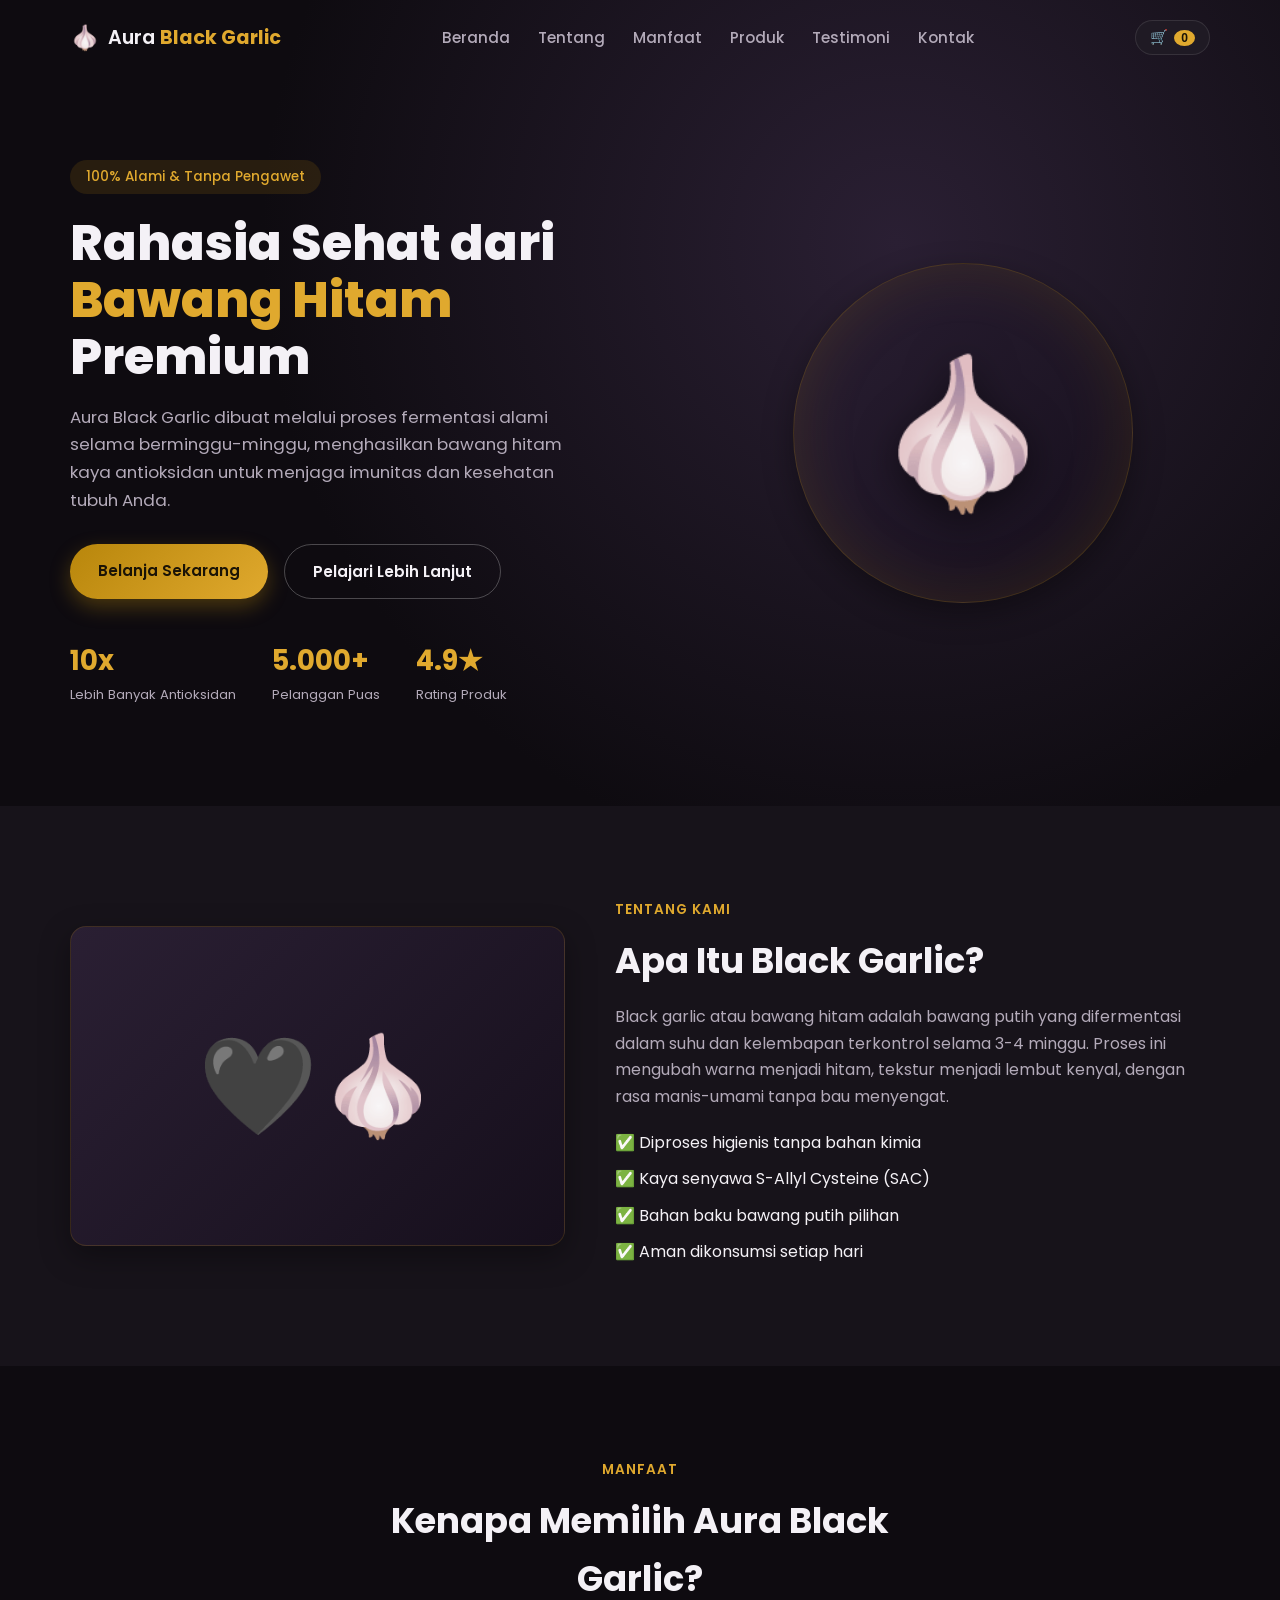
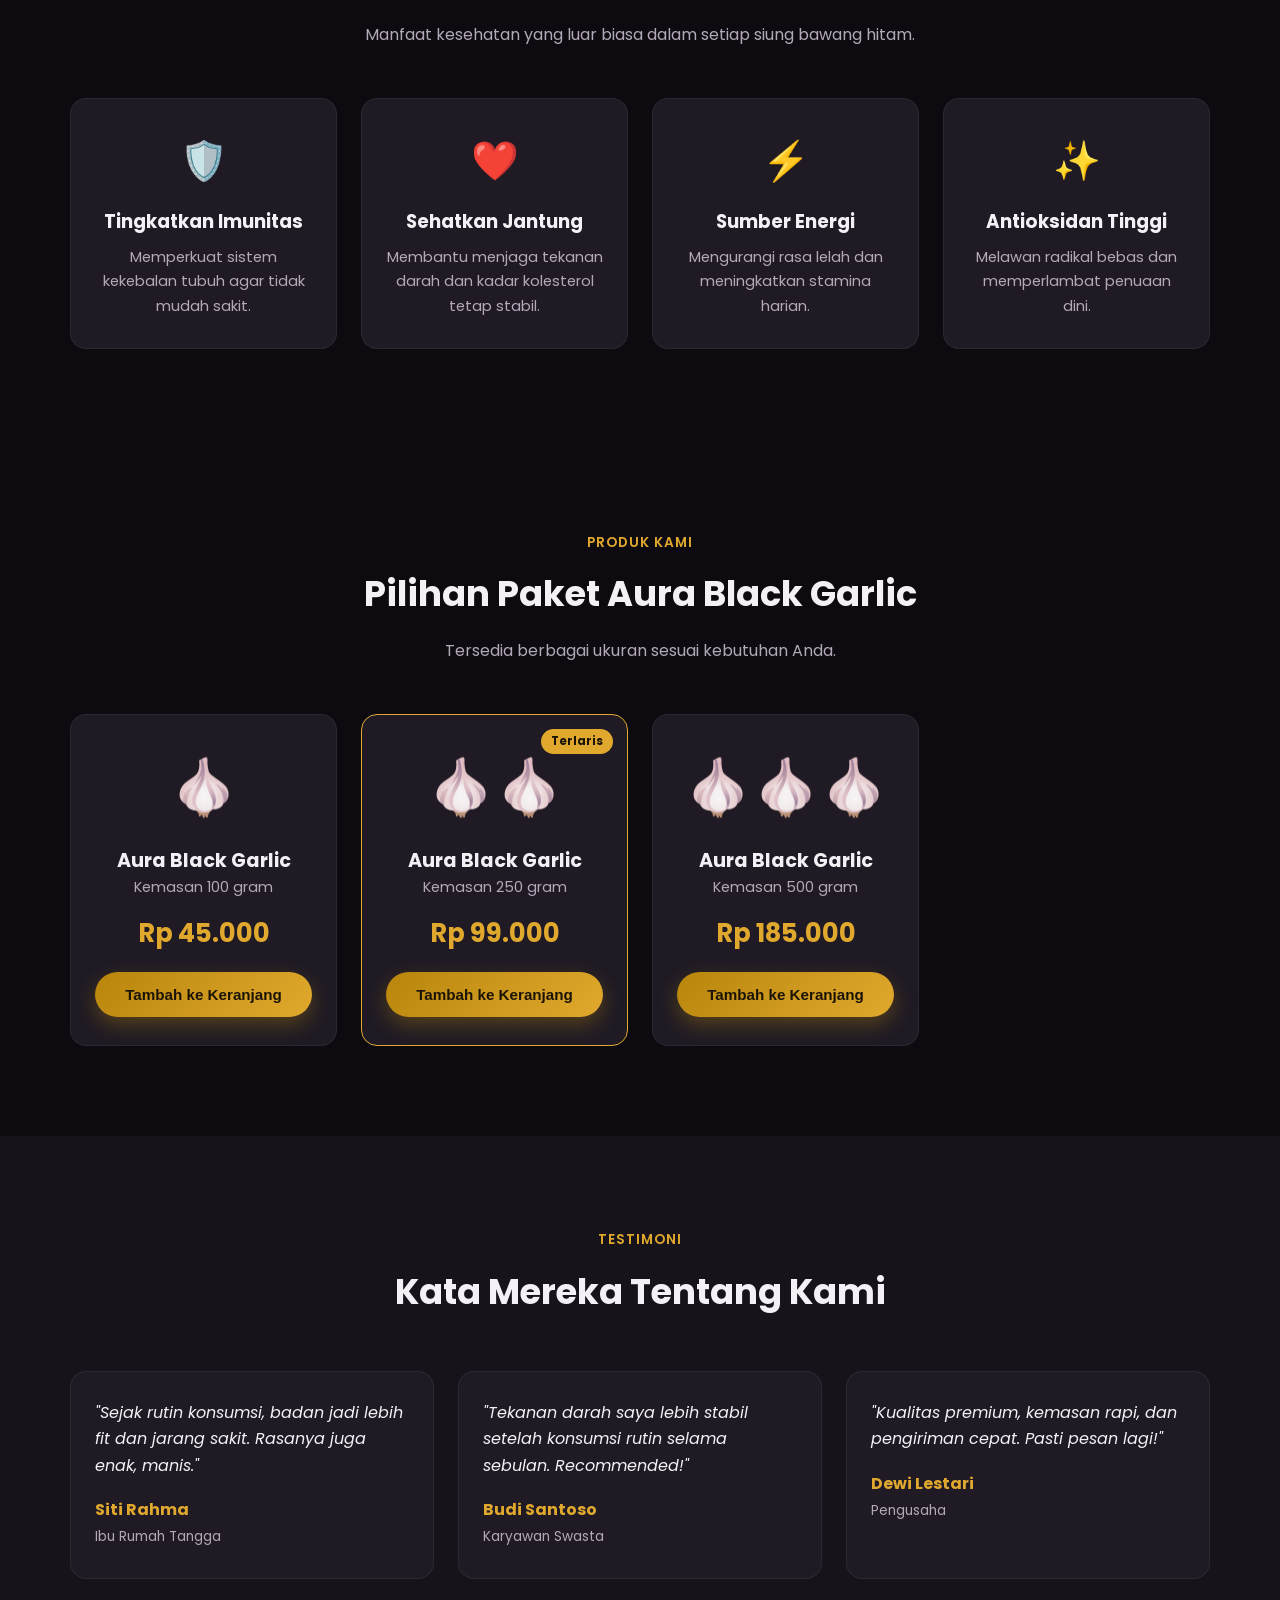
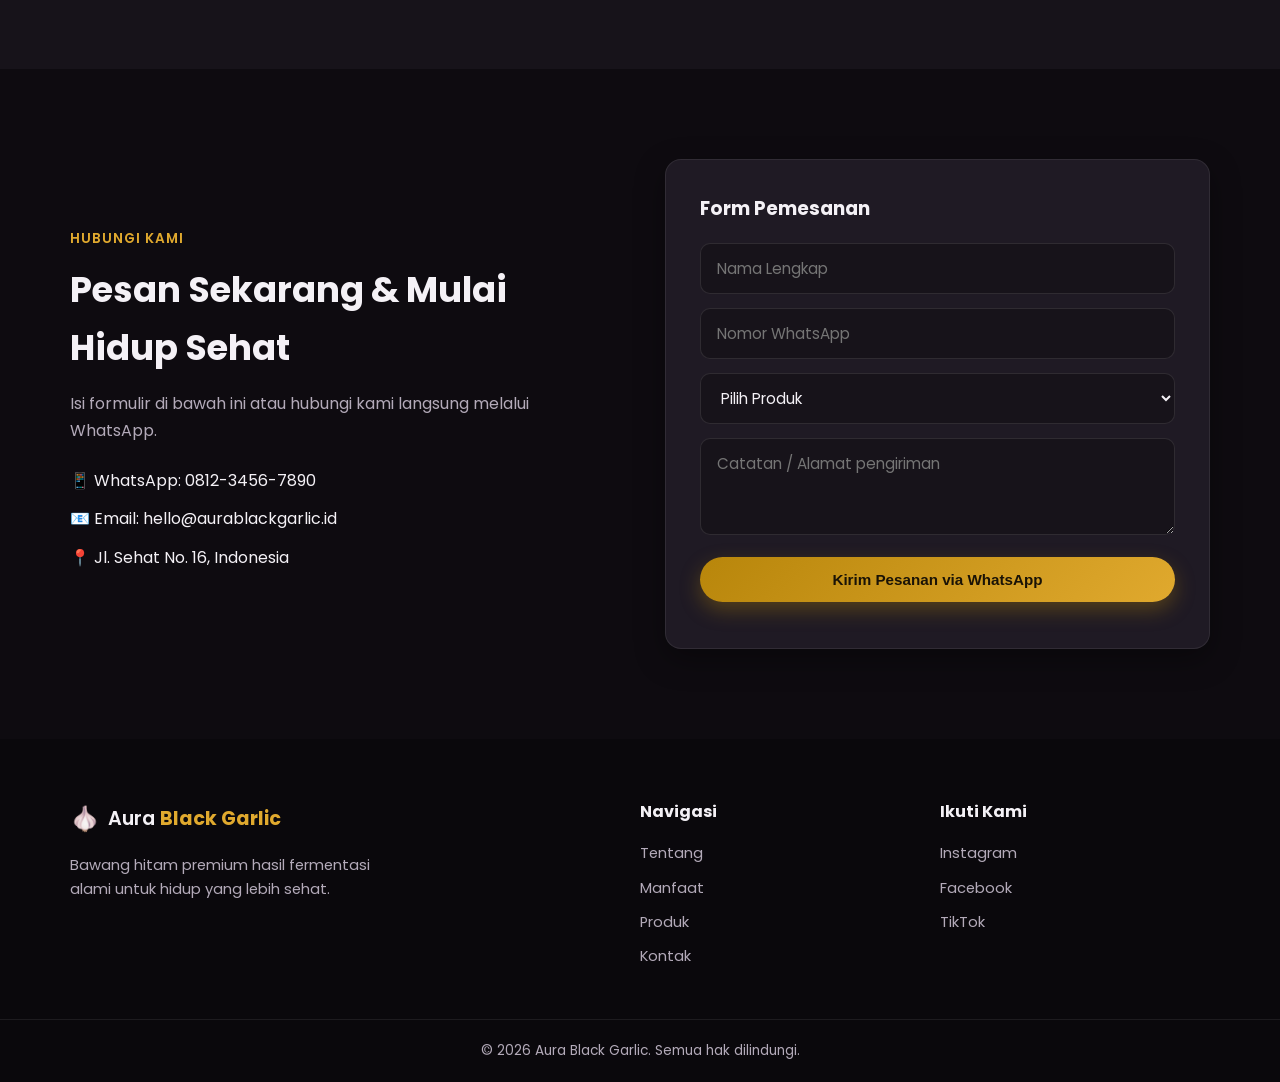
==== index.html @ b34aea6b "feat: add Aura Black Garlic product landing page - Responsive landing page (hero, about, benefits, p" ====
<!DOCTYPE html>
<html lang="id">
<head>
  <meta charset="UTF-8" />
  <meta name="viewport" content="width=device-width, initial-scale=1.0" />
  <meta name="description" content="Aura Black Garlic - Bawang hitam premium hasil fermentasi alami, kaya antioksidan untuk kesehatan dan imunitas tubuh." />
  <title>Aura Black Garlic — Bawang Hitam Premium</title>
  <link rel="preconnect" href="https://fonts.googleapis.com" />
  <link rel="preconnect" href="https://fonts.gstatic.com" crossorigin />
  <link href="https://fonts.googleapis.com/css2?family=Poppins:wght@300;400;500;600;700;800&display=swap" rel="stylesheet" />
  <link rel="stylesheet" href="css/style.css" />
</head>
<body>
  <!-- Navbar -->
  <header class="navbar" id="navbar">
    <div class="container nav-inner">
      <a href="#home" class="logo">
        <span class="logo-mark">🧄</span>
        <span>Aura <strong>Black Garlic</strong></span>
      </a>
      <nav class="nav-links" id="navLinks">
        <a href="#home">Beranda</a>
        <a href="#about">Tentang</a>
        <a href="#benefits">Manfaat</a>
        <a href="#products">Produk</a>
        <a href="#testimoni">Testimoni</a>
        <a href="#contact">Kontak</a>
      </nav>
      <div class="nav-actions">
        <button class="cart-btn" id="cartBtn" aria-label="Keranjang">
          🛒 <span class="cart-count" id="cartCount">0</span>
        </button>
        <button class="hamburger" id="hamburger" aria-label="Menu">
          <span></span><span></span><span></span>
        </button>
      </div>
    </div>
  </header>

  <!-- Hero -->
  <section class="hero" id="home">
    <div class="container hero-inner">
      <div class="hero-text">
        <span class="badge">100% Alami &amp; Tanpa Pengawet</span>
        <h1>Rahasia Sehat dari <span class="highlight">Bawang Hitam</span> Premium</h1>
        <p>Aura Black Garlic dibuat melalui proses fermentasi alami selama berminggu-minggu, menghasilkan bawang hitam kaya antioksidan untuk menjaga imunitas dan kesehatan tubuh Anda.</p>
        <div class="hero-cta">
          <a href="#products" class="btn btn-primary">Belanja Sekarang</a>
          <a href="#about" class="btn btn-ghost">Pelajari Lebih Lanjut</a>
        </div>
        <div class="hero-stats">
          <div><strong>10x</strong><span>Lebih Banyak Antioksidan</span></div>
          <div><strong>5.000+</strong><span>Pelanggan Puas</span></div>
          <div><strong>4.9★</strong><span>Rating Produk</span></div>
        </div>
      </div>
      <div class="hero-image">
        <div class="hero-circle">
          <span class="garlic-emoji">🧄</span>
        </div>
      </div>
    </div>
  </section>

  <!-- About -->
  <section class="section about" id="about">
    <div class="container about-inner">
      <div class="about-image">
        <div class="about-img-box">🖤🧄</div>
      </div>
      <div class="about-text">
        <span class="section-tag">Tentang Kami</span>
        <h2>Apa Itu Black Garlic?</h2>
        <p>Black garlic atau bawang hitam adalah bawang putih yang difermentasi dalam suhu dan kelembapan terkontrol selama 3-4 minggu. Proses ini mengubah warna menjadi hitam, tekstur menjadi lembut kenyal, dengan rasa manis-umami tanpa bau menyengat.</p>
        <ul class="check-list">
          <li>✅ Diproses higienis tanpa bahan kimia</li>
          <li>✅ Kaya senyawa S-Allyl Cysteine (SAC)</li>
          <li>✅ Bahan baku bawang putih pilihan</li>
          <li>✅ Aman dikonsumsi setiap hari</li>
        </ul>
      </div>
    </div>
  </section>

  <!-- Benefits -->
  <section class="section benefits" id="benefits">
    <div class="container">
      <div class="section-head">
        <span class="section-tag">Manfaat</span>
        <h2>Kenapa Memilih Aura Black Garlic?</h2>
        <p>Manfaat kesehatan yang luar biasa dalam setiap siung bawang hitam.</p>
      </div>
      <div class="cards-grid">
        <div class="card">
          <div class="card-icon">🛡️</div>
          <h3>Tingkatkan Imunitas</h3>
          <p>Memperkuat sistem kekebalan tubuh agar tidak mudah sakit.</p>
        </div>
        <div class="card">
          <div class="card-icon">❤️</div>
          <h3>Sehatkan Jantung</h3>
          <p>Membantu menjaga tekanan darah dan kadar kolesterol tetap stabil.</p>
        </div>
        <div class="card">
          <div class="card-icon">⚡</div>
          <h3>Sumber Energi</h3>
          <p>Mengurangi rasa lelah dan meningkatkan stamina harian.</p>
        </div>
        <div class="card">
          <div class="card-icon">✨</div>
          <h3>Antioksidan Tinggi</h3>
          <p>Melawan radikal bebas dan memperlambat penuaan dini.</p>
        </div>
      </div>
    </div>
  </section>

  <!-- Products -->
  <section class="section products" id="products">
    <div class="container">
      <div class="section-head">
        <span class="section-tag">Produk Kami</span>
        <h2>Pilihan Paket Aura Black Garlic</h2>
        <p>Tersedia berbagai ukuran sesuai kebutuhan Anda.</p>
      </div>
      <div class="cards-grid" id="productGrid"></div>
    </div>
  </section>

  <!-- Testimonials -->
  <section class="section testimoni" id="testimoni">
    <div class="container">
      <div class="section-head">
        <span class="section-tag">Testimoni</span>
        <h2>Kata Mereka Tentang Kami</h2>
      </div>
      <div class="cards-grid">
        <div class="testi-card">
          <p>"Sejak rutin konsumsi, badan jadi lebih fit dan jarang sakit. Rasanya juga enak, manis."</p>
          <div class="testi-author"><strong>Siti Rahma</strong><span>Ibu Rumah Tangga</span></div>
        </div>
        <div class="testi-card">
          <p>"Tekanan darah saya lebih stabil setelah konsumsi rutin selama sebulan. Recommended!"</p>
          <div class="testi-author"><strong>Budi Santoso</strong><span>Karyawan Swasta</span></div>
        </div>
        <div class="testi-card">
          <p>"Kualitas premium, kemasan rapi, dan pengiriman cepat. Pasti pesan lagi!"</p>
          <div class="testi-author"><strong>Dewi Lestari</strong><span>Pengusaha</span></div>
        </div>
      </div>
    </div>
  </section>

  <!-- Contact / Order -->
  <section class="section contact" id="contact">
    <div class="container contact-inner">
      <div class="contact-text">
        <span class="section-tag">Hubungi Kami</span>
        <h2>Pesan Sekarang &amp; Mulai Hidup Sehat</h2>
        <p>Isi formulir di bawah ini atau hubungi kami langsung melalui WhatsApp.</p>
        <ul class="contact-list">
          <li>📱 WhatsApp: 0812-3456-7890</li>
          <li>📧 Email: hello@aurablackgarlic.id</li>
          <li>📍 Jl. Sehat No. 16, Indonesia</li>
        </ul>
      </div>
      <form class="contact-form" id="orderForm">
        <h3>Form Pemesanan</h3>
        <input type="text" id="name" placeholder="Nama Lengkap" required />
        <input type="tel" id="phone" placeholder="Nomor WhatsApp" required />
        <select id="product" required>
          <option value="">Pilih Produk</option>
          <option value="Aura Black Garlic 100g - Rp 45.000">Aura Black Garlic 100g - Rp 45.000</option>
          <option value="Aura Black Garlic 250g - Rp 99.000">Aura Black Garlic 250g - Rp 99.000</option>
          <option value="Aura Black Garlic 500g - Rp 185.000">Aura Black Garlic 500g - Rp 185.000</option>
        </select>
        <textarea id="message" placeholder="Catatan / Alamat pengiriman" rows="3"></textarea>
        <button type="submit" class="btn btn-primary full">Kirim Pesanan via WhatsApp</button>
        <p class="form-note" id="formNote"></p>
      </form>
    </div>
  </section>

  <!-- Footer -->
  <footer class="footer">
    <div class="container footer-inner">
      <div class="footer-brand">
        <a href="#home" class="logo logo-light">
          <span class="logo-mark">🧄</span>
          <span>Aura <strong>Black Garlic</strong></span>
        </a>
        <p>Bawang hitam premium hasil fermentasi alami untuk hidup yang lebih sehat.</p>
      </div>
      <div class="footer-col">
        <h4>Navigasi</h4>
        <a href="#about">Tentang</a>
        <a href="#benefits">Manfaat</a>
        <a href="#products">Produk</a>
        <a href="#contact">Kontak</a>
      </div>
      <div class="footer-col">
        <h4>Ikuti Kami</h4>
        <a href="#">Instagram</a>
        <a href="#">Facebook</a>
        <a href="#">TikTok</a>
      </div>
    </div>
    <div class="footer-bottom">
      <p>&copy; <span id="year"></span> Aura Black Garlic. Semua hak dilindungi.</p>
    </div>
  </footer>

  <script src="js/script.js"></script>
</body>
</html>
---- css/style.css ----
/* ===== Variables & Reset ===== */
:root {
  --bg: #0e0b10;
  --bg-soft: #17131a;
  --card: #1f1a24;
  --primary: #b8860b;
  --primary-light: #e0a92e;
  --text: #f4f1f6;
  --muted: #b3aab9;
  --white: #ffffff;
  --radius: 16px;
  --shadow: 0 10px 30px rgba(0, 0, 0, 0.35);
  --max: 1140px;
}

* { margin: 0; padding: 0; box-sizing: border-box; }

html { scroll-behavior: smooth; }

body {
  font-family: 'Poppins', sans-serif;
  background: var(--bg);
  color: var(--text);
  line-height: 1.65;
  overflow-x: hidden;
}

.container { width: 90%; max-width: var(--max); margin: 0 auto; }

a { text-decoration: none; color: inherit; }
ul { list-style: none; }
img { max-width: 100%; }

/* ===== Buttons ===== */
.btn {
  display: inline-block;
  padding: 14px 28px;
  border-radius: 50px;
  font-weight: 600;
  font-size: 0.95rem;
  cursor: pointer;
  border: none;
  transition: transform 0.2s ease, box-shadow 0.2s ease, background 0.2s ease;
}
.btn-primary {
  background: linear-gradient(135deg, var(--primary), var(--primary-light));
  color: #1a1306;
  box-shadow: 0 8px 20px rgba(184, 134, 11, 0.35);
}
.btn-primary:hover { transform: translateY(-3px); box-shadow: 0 12px 28px rgba(184, 134, 11, 0.5); }
.btn-ghost {
  background: transparent;
  color: var(--text);
  border: 1.5px solid rgba(255, 255, 255, 0.25);
}
.btn-ghost:hover { border-color: var(--primary-light); color: var(--primary-light); }
.btn.full { width: 100%; }

/* ===== Navbar ===== */
.navbar {
  position: fixed;
  top: 0; left: 0; right: 0;
  z-index: 100;
  padding: 18px 0;
  transition: background 0.3s ease, padding 0.3s ease, box-shadow 0.3s ease;
}
.navbar.scrolled {
  background: rgba(14, 11, 16, 0.92);
  backdrop-filter: blur(12px);
  padding: 12px 0;
  box-shadow: 0 4px 20px rgba(0, 0, 0, 0.4);
}
.nav-inner { display: flex; align-items: center; justify-content: space-between; }
.logo { display: flex; align-items: center; gap: 8px; font-size: 1.2rem; font-weight: 600; }
.logo strong { color: var(--primary-light); }
.logo-mark { font-size: 1.5rem; }
.nav-links { display: flex; gap: 28px; }
.nav-links a { font-size: 0.95rem; color: var(--muted); font-weight: 500; transition: color 0.2s; }
.nav-links a:hover { color: var(--primary-light); }
.nav-actions { display: flex; align-items: center; gap: 14px; }
.cart-btn {
  background: var(--card);
  border: 1px solid rgba(255,255,255,0.1);
  color: var(--text);
  padding: 8px 14px;
  border-radius: 50px;
  cursor: pointer;
  font-size: 0.9rem;
  position: relative;
}
.cart-count {
  background: var(--primary-light);
  color: #1a1306;
  border-radius: 50%;
  padding: 1px 7px;
  font-size: 0.75rem;
  font-weight: 700;
  margin-left: 2px;
}
.hamburger { display: none; flex-direction: column; gap: 5px; background: none; border: none; cursor: pointer; }
.hamburger span { width: 26px; height: 3px; background: var(--text); border-radius: 3px; transition: 0.3s; }

/* ===== Hero ===== */
.hero {
  padding: 160px 0 100px;
  background: radial-gradient(circle at 70% 30%, #2a1f33 0%, var(--bg) 60%);
}
.hero-inner { display: grid; grid-template-columns: 1.1fr 0.9fr; align-items: center; gap: 40px; }
.badge {
  display: inline-block;
  background: rgba(184, 134, 11, 0.15);
  color: var(--primary-light);
  padding: 6px 16px;
  border-radius: 50px;
  font-size: 0.85rem;
  font-weight: 500;
  margin-bottom: 20px;
}
.hero-text h1 { font-size: 3.1rem; line-height: 1.15; font-weight: 800; margin-bottom: 18px; }
.highlight { color: var(--primary-light); }
.hero-text p { color: var(--muted); font-size: 1.05rem; max-width: 520px; margin-bottom: 30px; }
.hero-cta { display: flex; gap: 16px; flex-wrap: wrap; margin-bottom: 40px; }
.hero-stats { display: flex; gap: 36px; }
.hero-stats div { display: flex; flex-direction: column; }
.hero-stats strong { font-size: 1.7rem; color: var(--primary-light); }
.hero-stats span { font-size: 0.82rem; color: var(--muted); }
.hero-image { display: flex; justify-content: center; }
.hero-circle {
  width: 340px; height: 340px;
  border-radius: 50%;
  background: linear-gradient(135deg, #2a1f33, #160f1c);
  display: flex; align-items: center; justify-content: center;
  box-shadow: var(--shadow), inset 0 0 60px rgba(184, 134, 11, 0.15);
  border: 1px solid rgba(184, 134, 11, 0.25);
  animation: float 5s ease-in-out infinite;
}
.garlic-emoji { font-size: 9rem; filter: drop-shadow(0 10px 20px rgba(0,0,0,0.5)); }
@keyframes float { 0%,100% { transform: translateY(0); } 50% { transform: translateY(-18px); } }

/* ===== Sections ===== */
.section { padding: 90px 0; }
.section-tag {
  color: var(--primary-light);
  font-weight: 600;
  font-size: 0.85rem;
  letter-spacing: 1px;
  text-transform: uppercase;
}
.section-head { text-align: center; max-width: 620px; margin: 0 auto 50px; }
.section-head h2, .about-text h2, .contact-text h2 { font-size: 2.2rem; font-weight: 700; margin: 10px 0 14px; }
.section-head p { color: var(--muted); }

/* ===== About ===== */
.about { background: var(--bg-soft); }
.about-inner { display: grid; grid-template-columns: 1fr 1.2fr; gap: 50px; align-items: center; }
.about-img-box {
  background: linear-gradient(135deg, #2a1f33, #160f1c);
  border-radius: var(--radius);
  height: 320px;
  display: flex; align-items: center; justify-content: center;
  font-size: 6rem;
  border: 1px solid rgba(184,134,11,0.2);
  box-shadow: var(--shadow);
}
.about-text p { color: var(--muted); margin-bottom: 20px; }
.check-list li { margin-bottom: 10px; color: var(--text); }

/* ===== Cards Grid ===== */
.cards-grid { display: grid; grid-template-columns: repeat(4, 1fr); gap: 24px; }
.card {
  background: var(--card);
  padding: 30px 24px;
  border-radius: var(--radius);
  border: 1px solid rgba(255,255,255,0.06);
  transition: transform 0.25s ease, border-color 0.25s ease;
  text-align: center;
}
.card:hover { transform: translateY(-8px); border-color: rgba(184,134,11,0.4); }
.card-icon { font-size: 2.4rem; margin-bottom: 14px; }
.card h3 { font-size: 1.15rem; margin-bottom: 8px; }
.card p { color: var(--muted); font-size: 0.92rem; }

/* ===== Product cards ===== */
.product-card {
  background: var(--card);
  border-radius: var(--radius);
  border: 1px solid rgba(255,255,255,0.06);
  padding: 28px 24px;
  text-align: center;
  transition: transform 0.25s ease, border-color 0.25s;
  display: flex; flex-direction: column;
}
.product-card.featured { border-color: var(--primary-light); position: relative; }
.product-card.featured::before {
  content: "Terlaris";
  position: absolute; top: 14px; right: 14px;
  background: var(--primary-light); color: #1a1306;
  font-size: 0.72rem; font-weight: 700;
  padding: 3px 10px; border-radius: 50px;
}
.product-card:hover { transform: translateY(-8px); }
.product-emoji { font-size: 3.4rem; margin-bottom: 12px; }
.product-card h3 { font-size: 1.2rem; }
.product-weight { color: var(--muted); font-size: 0.9rem; margin-bottom: 12px; }
.product-price { font-size: 1.6rem; font-weight: 700; color: var(--primary-light); margin-bottom: 18px; }
.product-card .btn { margin-top: auto; }

/* ===== Testimonials ===== */
.testimoni { background: var(--bg-soft); }
.testimoni .cards-grid { grid-template-columns: repeat(3, 1fr); }
.testi-card {
  background: var(--card);
  padding: 28px 24px;
  border-radius: var(--radius);
  border: 1px solid rgba(255,255,255,0.06);
}
.testi-card p { color: var(--text); font-style: italic; margin-bottom: 18px; }
.testi-author strong { display: block; color: var(--primary-light); }
.testi-author span { font-size: 0.85rem; color: var(--muted); }

/* ===== Contact ===== */
.contact-inner { display: grid; grid-template-columns: 1fr 1fr; gap: 50px; align-items: center; }
.contact-text p { color: var(--muted); margin-bottom: 24px; }
.contact-list li { margin-bottom: 12px; }
.contact-form {
  background: var(--card);
  padding: 34px;
  border-radius: var(--radius);
  border: 1px solid rgba(255,255,255,0.08);
  box-shadow: var(--shadow);
}
.contact-form h3 { margin-bottom: 18px; }
.contact-form input, .contact-form select, .contact-form textarea {
  width: 100%;
  padding: 13px 16px;
  margin-bottom: 14px;
  background: var(--bg-soft);
  border: 1px solid rgba(255,255,255,0.1);
  border-radius: 10px;
  color: var(--text);
  font-family: inherit;
  font-size: 0.95rem;
}
.contact-form input:focus, .contact-form select:focus, .contact-form textarea:focus {
  outline: none; border-color: var(--primary-light);
}
.contact-form select option { background: var(--bg); }
.form-note { margin-top: 12px; font-size: 0.9rem; color: var(--primary-light); text-align: center; }

/* ===== Footer ===== */
.footer { background: #0a080c; padding: 60px 0 0; }
.footer-inner { display: grid; grid-template-columns: 2fr 1fr 1fr; gap: 30px; padding-bottom: 40px; }
.footer-brand p { color: var(--muted); margin-top: 14px; max-width: 320px; font-size: 0.92rem; }
.footer-col h4 { margin-bottom: 16px; font-size: 1rem; }
.footer-col a { display: block; color: var(--muted); margin-bottom: 10px; font-size: 0.92rem; transition: color 0.2s; }
.footer-col a:hover { color: var(--primary-light); }
.footer-bottom {
  border-top: 1px solid rgba(255,255,255,0.08);
  padding: 20px 0;
  text-align: center;
  color: var(--muted);
  font-size: 0.85rem;
}

/* ===== Responsive ===== */
@media (max-width: 900px) {
  .hero-inner, .about-inner, .contact-inner { grid-template-columns: 1fr; }
  .cards-grid, .testimoni .cards-grid { grid-template-columns: repeat(2, 1fr); }
  .hero-image { order: -1; }
  .hero-circle { width: 240px; height: 240px; }
  .garlic-emoji { font-size: 6rem; }
  .footer-inner { grid-template-columns: 1fr 1fr; }
}

@media (max-width: 640px) {
  .nav-links {
    position: fixed;
    top: 64px; right: -100%;
    flex-direction: column;
    background: var(--bg-soft);
    width: 70%; height: calc(100vh - 64px);
    padding: 30px;
    gap: 20px;
    transition: right 0.3s ease;
    box-shadow: var(--shadow);
  }
  .nav-links.open { right: 0; }
  .hamburger { display: flex; }
  .hero-text h1 { font-size: 2.2rem; }
  .hero-stats { gap: 20px; flex-wrap: wrap; }
  .cards-grid, .testimoni .cards-grid { grid-template-columns: 1fr; }
  .section-head h2, .about-text h2, .contact-text h2 { font-size: 1.7rem; }
  .footer-inner { grid-template-columns: 1fr; }
}
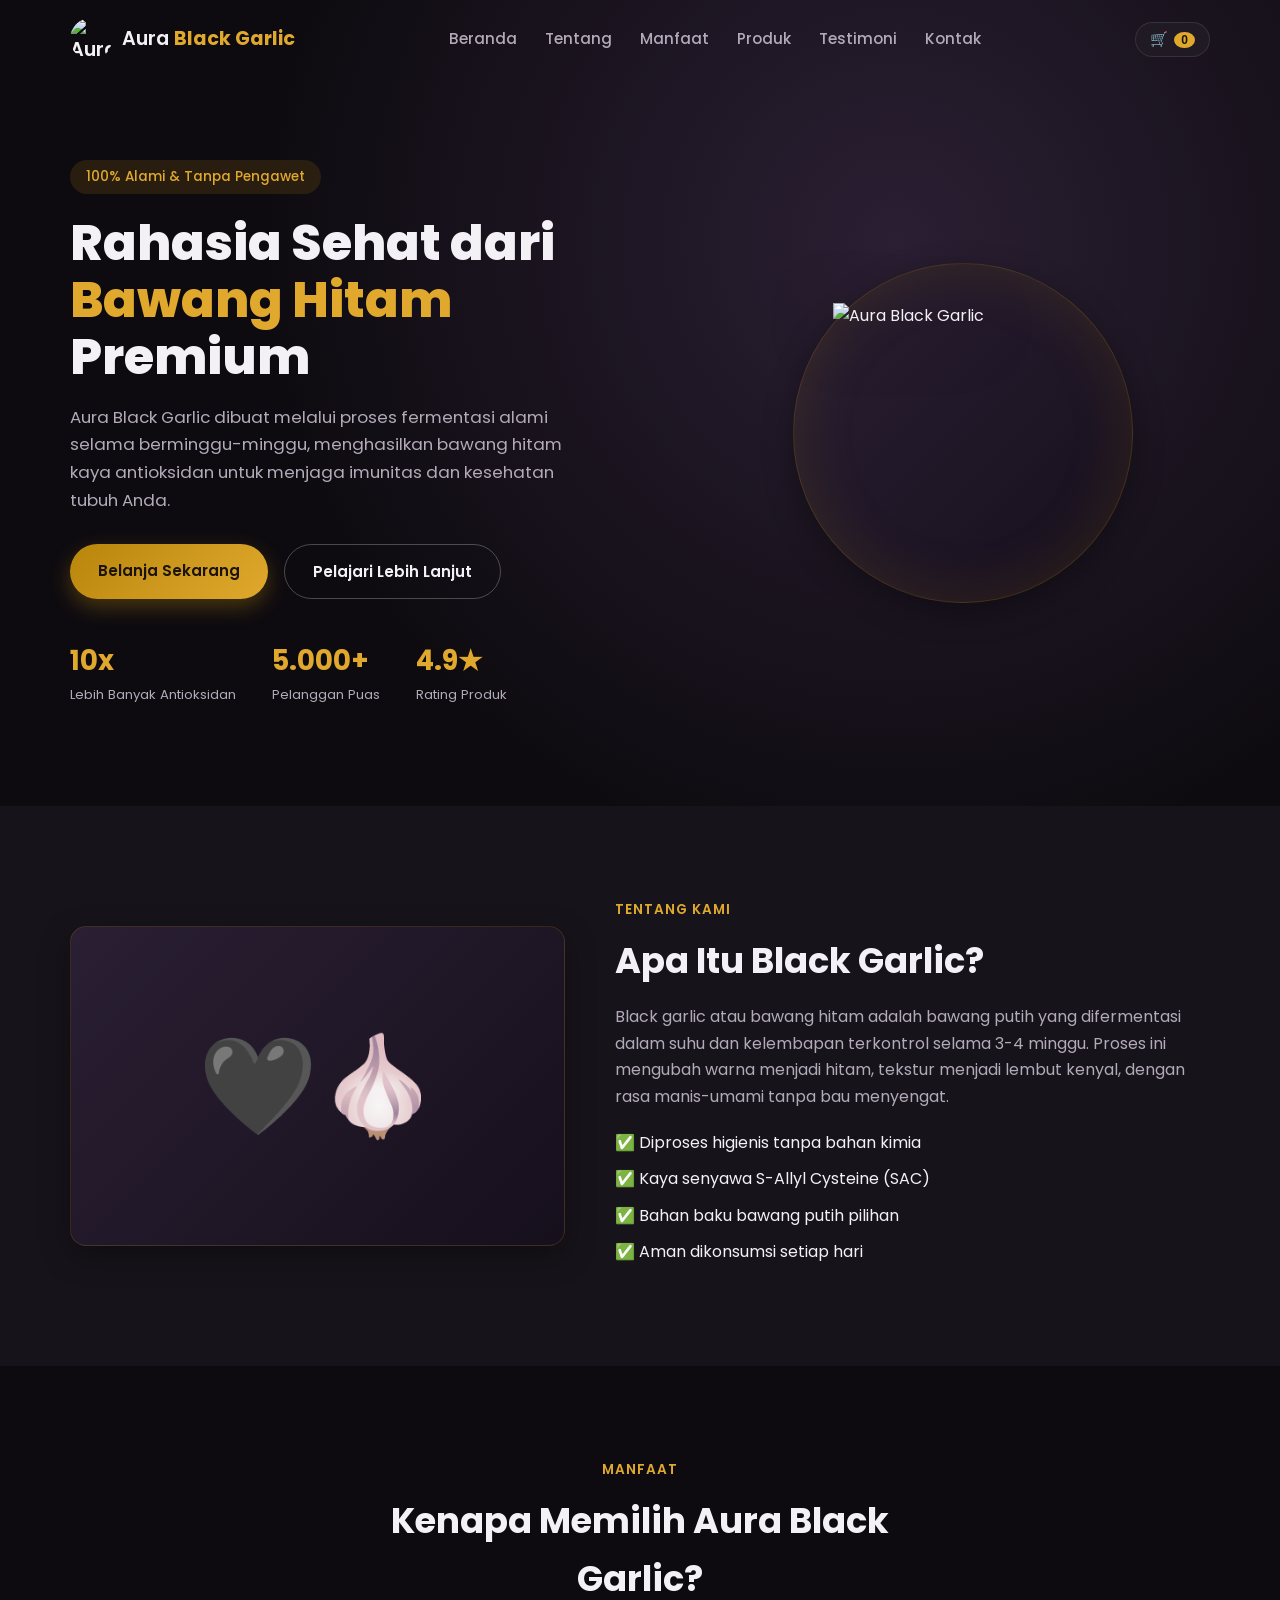
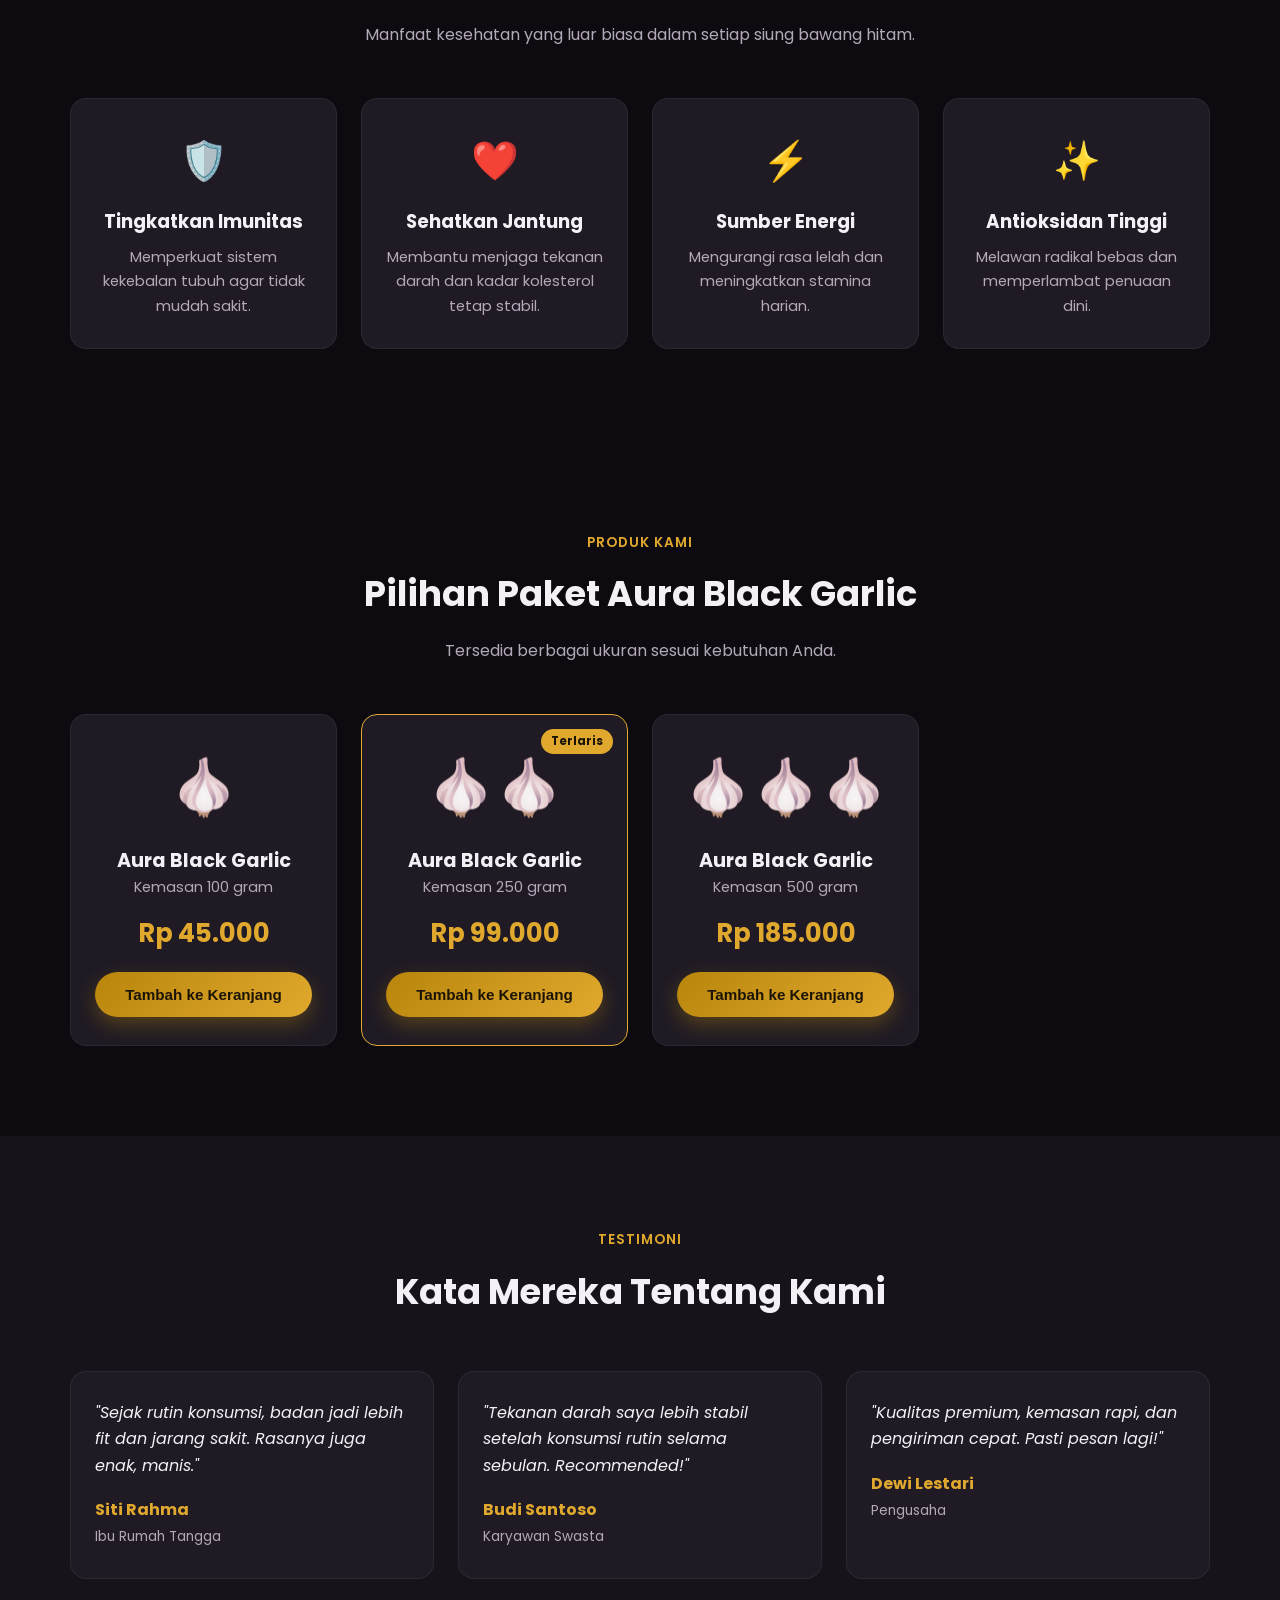
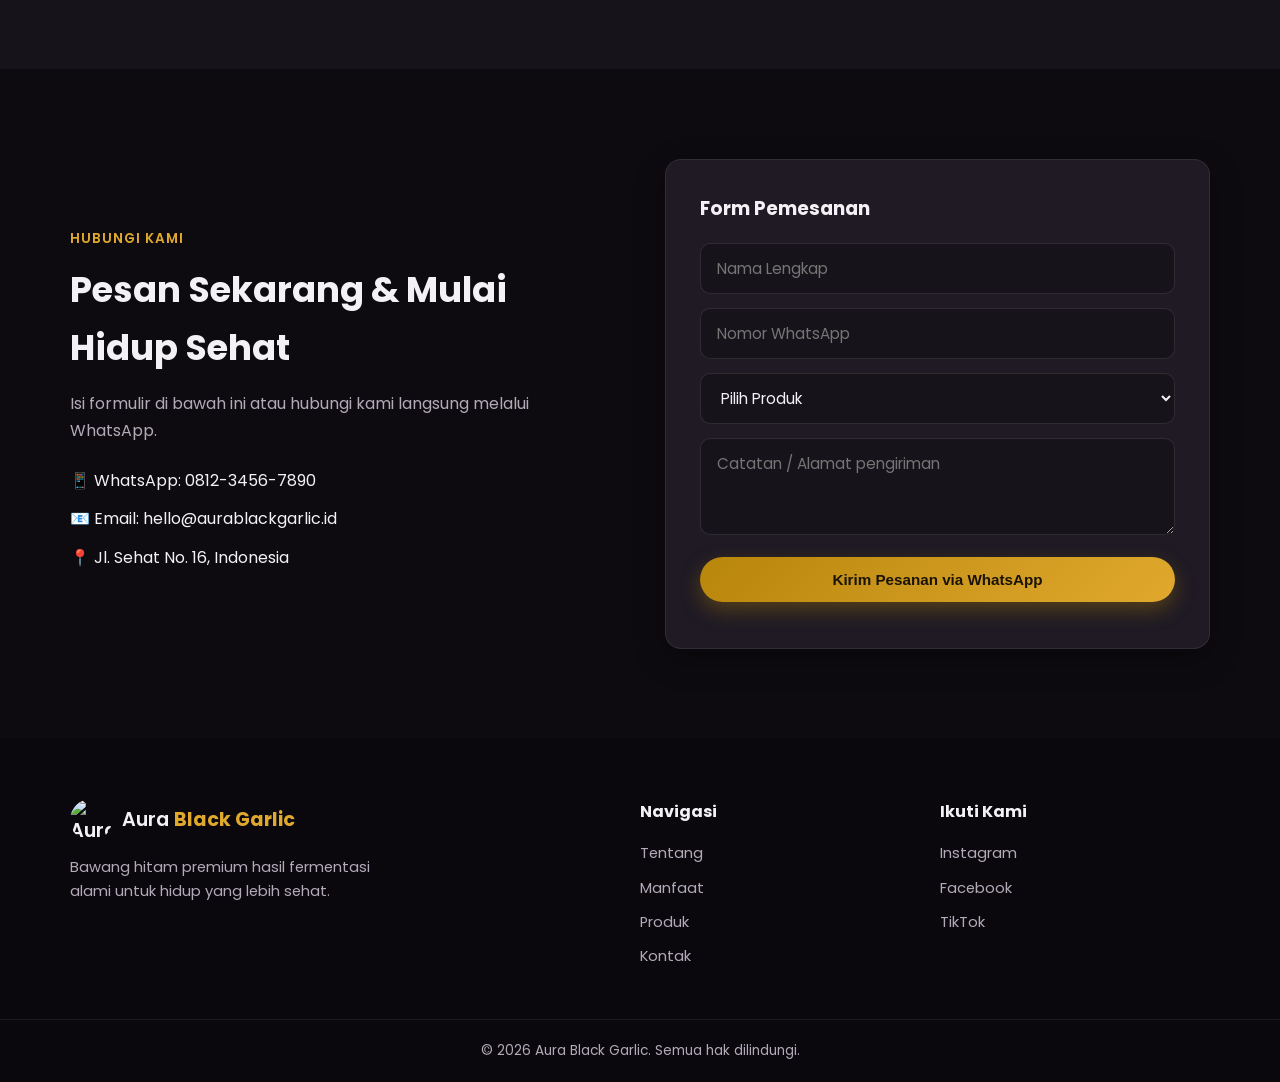
==== commit 5db13891: "feat: update logo from emoji to custom image - Replace emoji logo with images/logo.png in navbar, he" ====
--- a/index.html
+++ b/index.html
@@ -15,7 +15,7 @@
   <header class="navbar" id="navbar">
     <div class="container nav-inner">
       <a href="#home" class="logo">
-        <span class="logo-mark">🧄</span>
+        <img src="images/logo.png" alt="Aura Black Garlic Logo" class="logo-img" />
         <span>Aura <strong>Black Garlic</strong></span>
       </a>
       <nav class="nav-links" id="navLinks">
@@ -56,7 +56,7 @@
       </div>
       <div class="hero-image">
         <div class="hero-circle">
-          <span class="garlic-emoji">🧄</span>
+          <img src="images/logo.png" alt="Aura Black Garlic" class="hero-logo-img" />
         </div>
       </div>
     </div>
@@ -186,7 +186,7 @@
     <div class="container footer-inner">
       <div class="footer-brand">
         <a href="#home" class="logo logo-light">
-          <span class="logo-mark">🧄</span>
+          <img src="images/logo.png" alt="Aura Black Garlic Logo" class="logo-img" />
           <span>Aura <strong>Black Garlic</strong></span>
         </a>
         <p>Bawang hitam premium hasil fermentasi alami untuk hidup yang lebih sehat.</p>
--- a/css/style.css
+++ b/css/style.css
@@ -71,9 +71,9 @@
   box-shadow: 0 4px 20px rgba(0, 0, 0, 0.4);
 }
 .nav-inner { display: flex; align-items: center; justify-content: space-between; }
-.logo { display: flex; align-items: center; gap: 8px; font-size: 1.2rem; font-weight: 600; }
+.logo { display: flex; align-items: center; gap: 10px; font-size: 1.2rem; font-weight: 600; }
 .logo strong { color: var(--primary-light); }
-.logo-mark { font-size: 1.5rem; }
+.logo-img { width: 42px; height: 42px; object-fit: contain; border-radius: 50%; }
 .nav-links { display: flex; gap: 28px; }
 .nav-links a { font-size: 0.95rem; color: var(--muted); font-weight: 500; transition: color 0.2s; }
 .nav-links a:hover { color: var(--primary-light); }
@@ -135,6 +135,7 @@
   animation: float 5s ease-in-out infinite;
 }
 .garlic-emoji { font-size: 9rem; filter: drop-shadow(0 10px 20px rgba(0,0,0,0.5)); }
+.hero-logo-img { width: 260px; height: 260px; object-fit: contain; filter: drop-shadow(0 10px 30px rgba(0,0,0,0.6)); }
 @keyframes float { 0%,100% { transform: translateY(0); } 50% { transform: translateY(-18px); } }
 
 /* ===== Sections ===== */
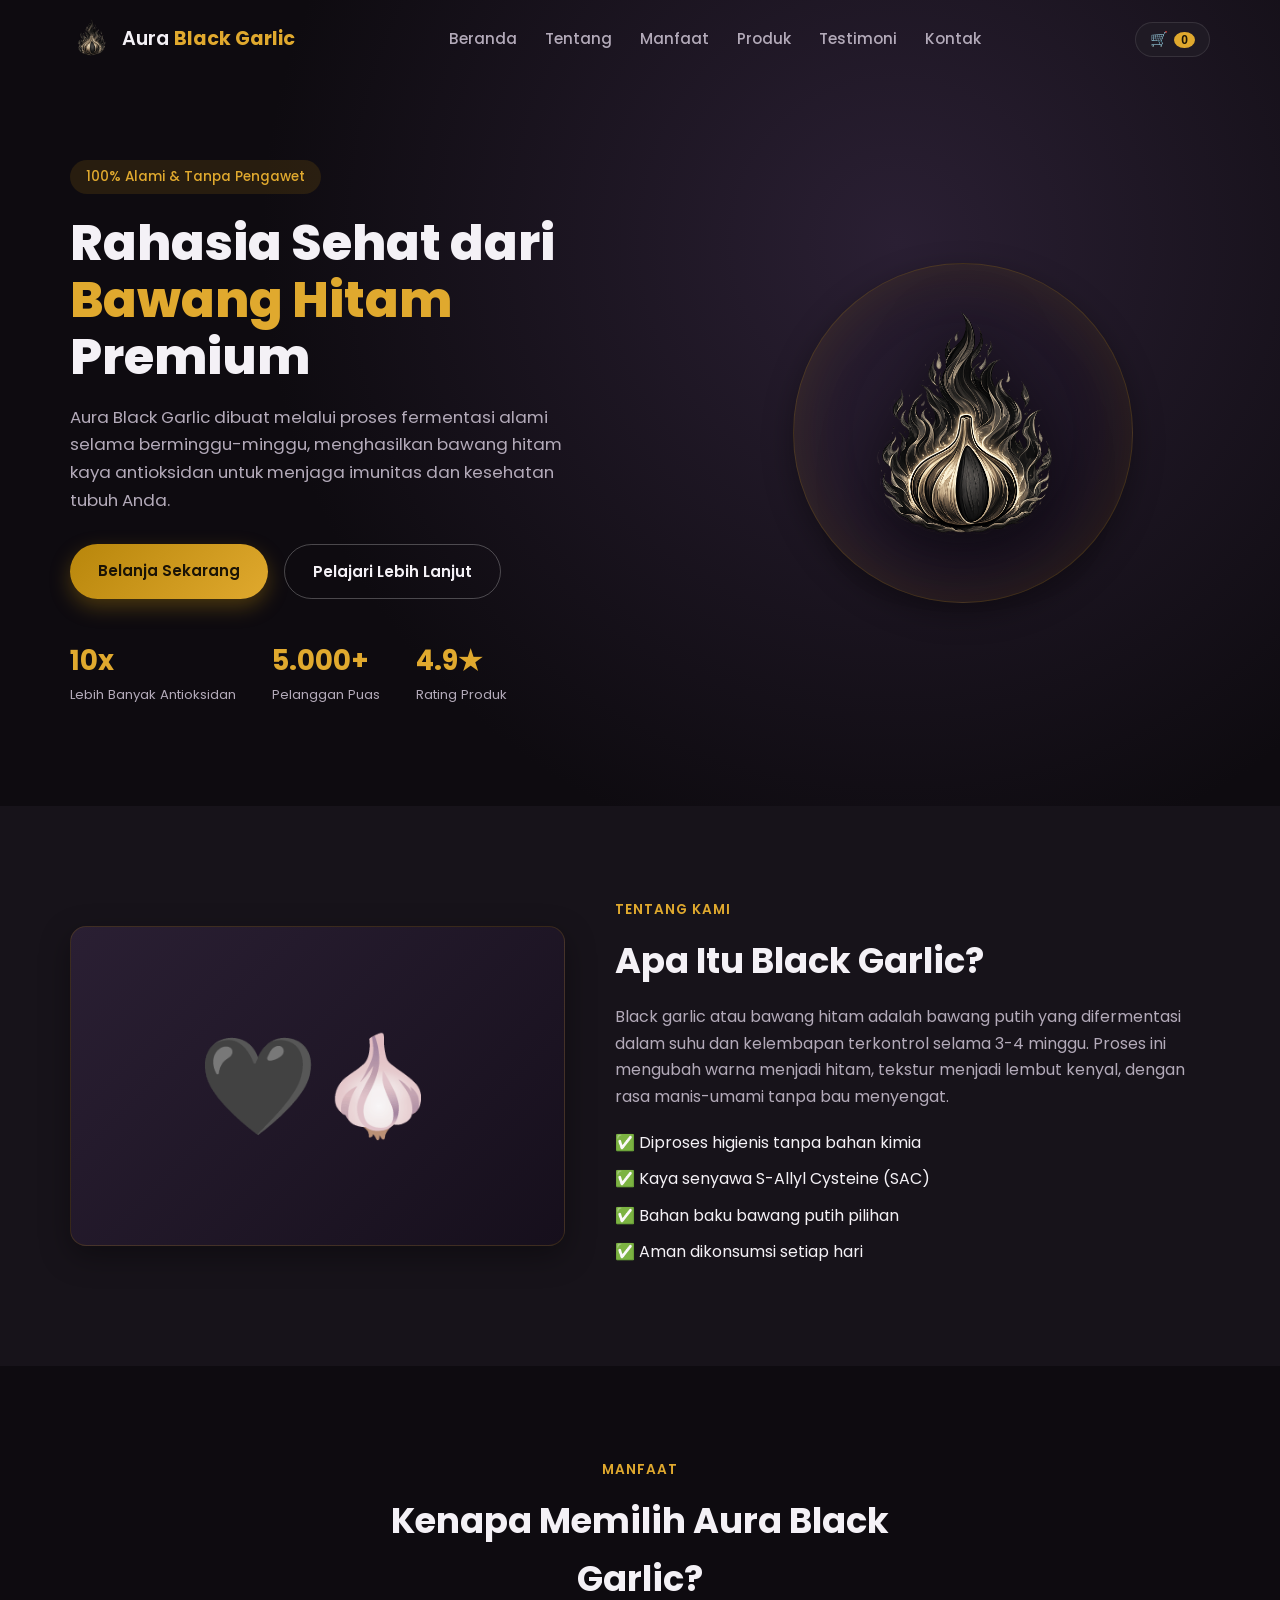
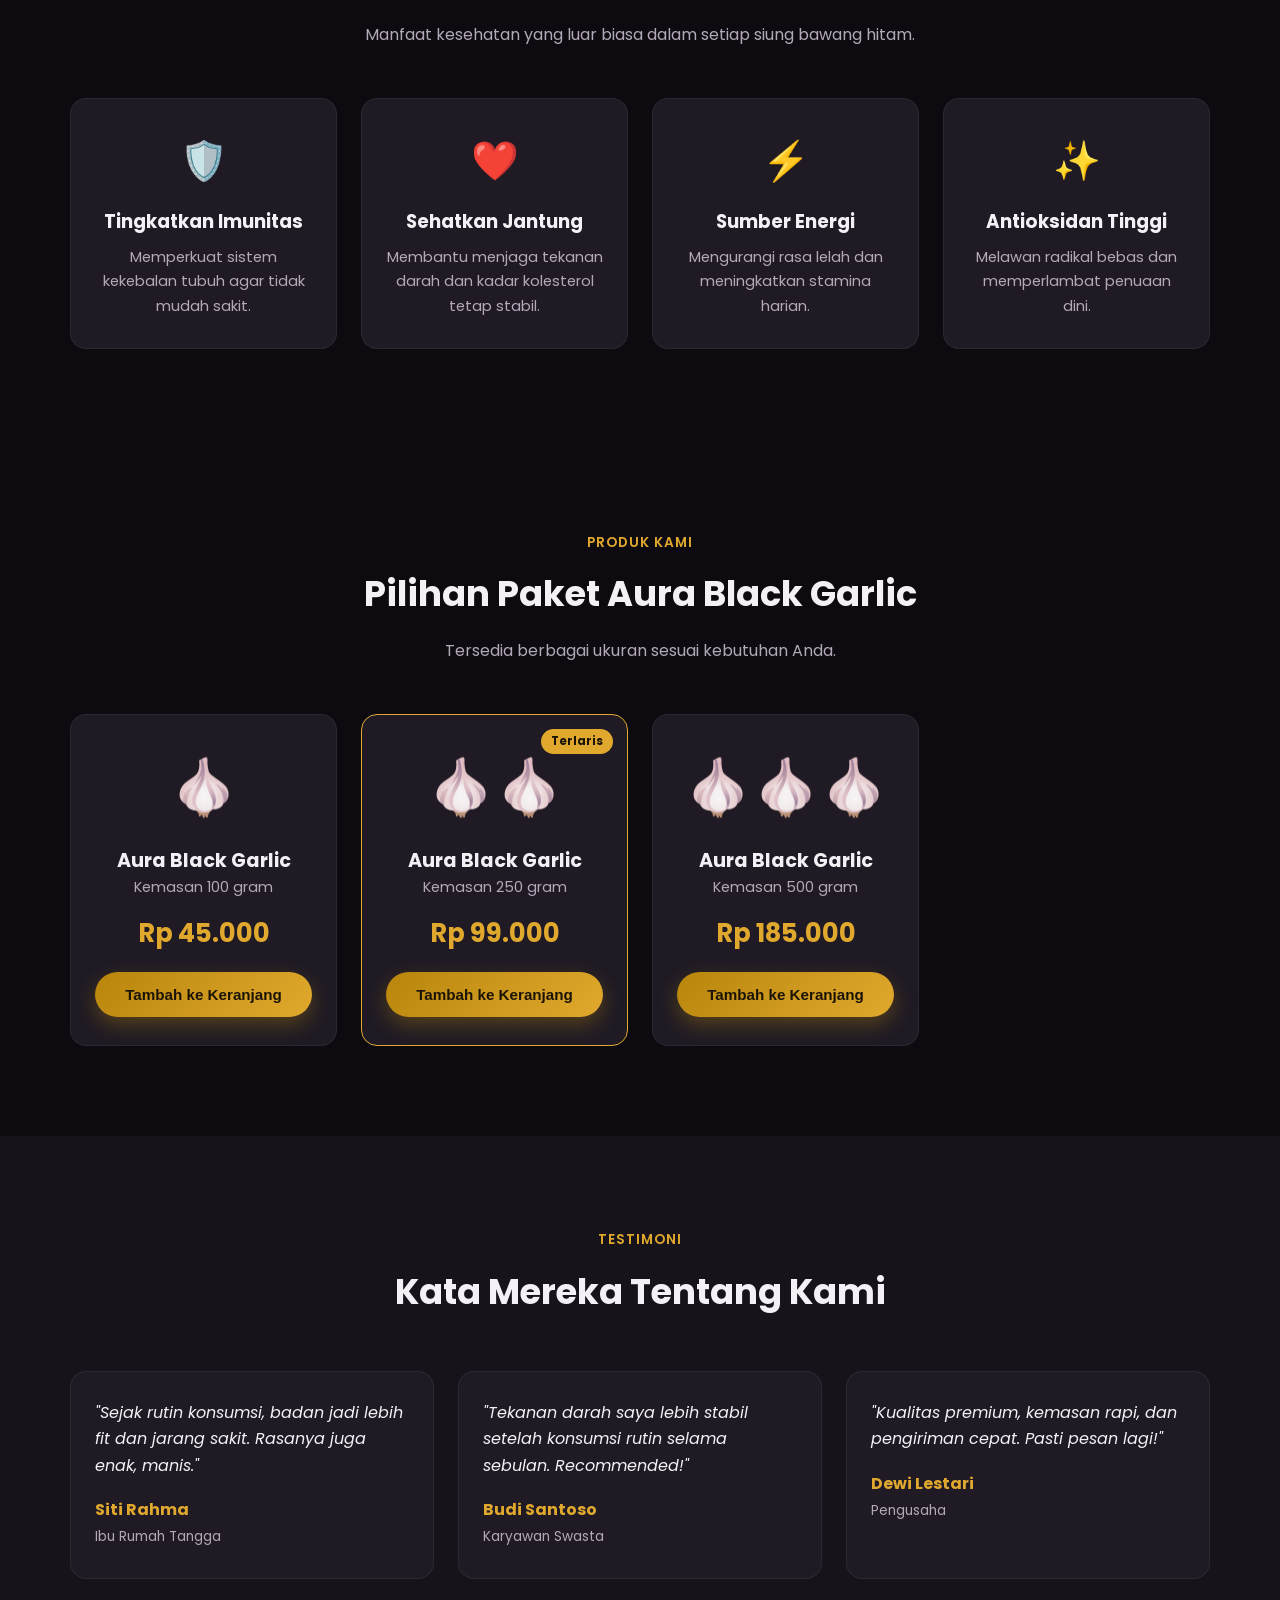
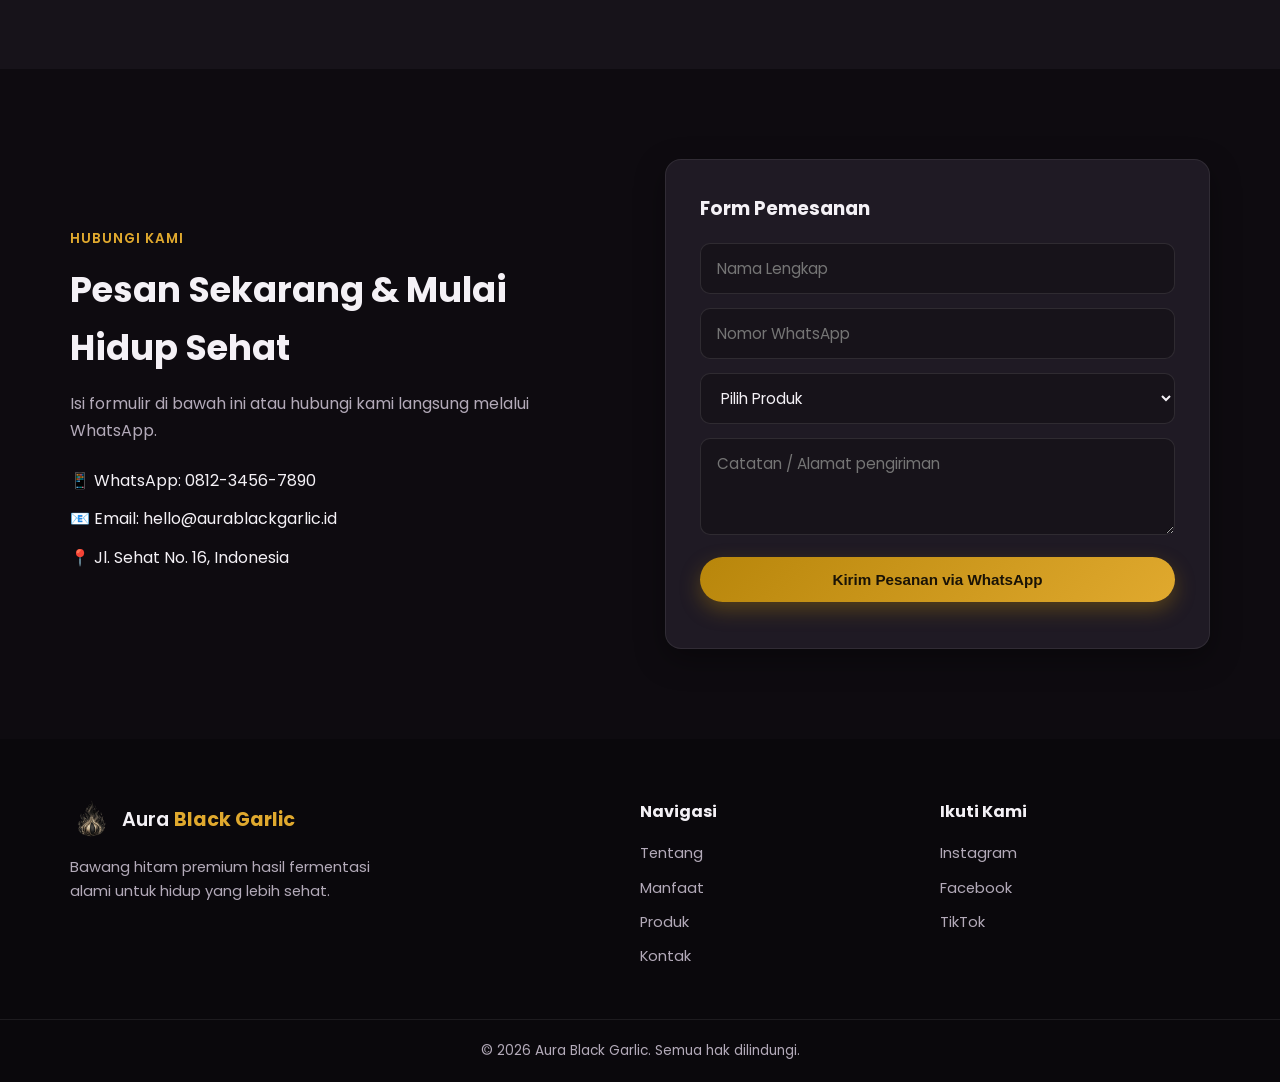
==== commit e66741fc: "final version" ====
--- a/index.html
+++ b/index.html
@@ -170,9 +170,9 @@
         <input type="tel" id="phone" placeholder="Nomor WhatsApp" required />
         <select id="product" required>
           <option value="">Pilih Produk</option>
-          <option value="Aura Black Garlic 100g - Rp 45.000">Aura Black Garlic 100g - Rp 45.000</option>
-          <option value="Aura Black Garlic 250g - Rp 99.000">Aura Black Garlic 250g - Rp 99.000</option>
-          <option value="Aura Black Garlic 500g - Rp 185.000">Aura Black Garlic 500g - Rp 185.000</option>
+          <option value="Aura Black Garlic 100g - Rp 35.000">Aura Black Garlic 100g - Rp 45.000</option>
+          <option value="Aura Black Garlic 250g - Rp 75.000">Aura Black Garlic 250g - Rp 99.000</option>
+          <option value="Aura Black Garlic 500g - Rp 150.000">Aura Black Garlic 500g - Rp 185.000</option>
         </select>
         <textarea id="message" placeholder="Catatan / Alamat pengiriman" rows="3"></textarea>
         <button type="submit" class="btn btn-primary full">Kirim Pesanan via WhatsApp</button>
--- a/css/style.css
+++ b/css/style.css
@@ -293,3 +293,92 @@
   .section-head h2, .about-text h2, .contact-text h2 { font-size: 1.7rem; }
   .footer-inner { grid-template-columns: 1fr; }
 }
+
+
+/* ===== Cart Modal ===== */
+#cartModal { display: none; }
+#cartModal.active { display: block; }
+.cart-overlay {
+  position: fixed;
+  inset: 0;
+  background: rgba(0, 0, 0, 0.6);
+  z-index: 200;
+}
+.cart-panel {
+  position: fixed;
+  top: 0; right: 0;
+  width: 380px; max-width: 90vw;
+  height: 100vh;
+  background: var(--bg-soft);
+  z-index: 201;
+  display: flex;
+  flex-direction: column;
+  box-shadow: -10px 0 40px rgba(0, 0, 0, 0.5);
+  animation: slideIn 0.3s ease;
+}
+@keyframes slideIn { from { transform: translateX(100%); } to { transform: translateX(0); } }
+.cart-header {
+  display: flex;
+  justify-content: space-between;
+  align-items: center;
+  padding: 20px 24px;
+  border-bottom: 1px solid rgba(255,255,255,0.08);
+}
+.cart-header h3 { font-size: 1.1rem; }
+.cart-close {
+  background: none;
+  border: none;
+  color: var(--text);
+  font-size: 1.8rem;
+  cursor: pointer;
+  line-height: 1;
+}
+.cart-close:hover { color: var(--primary-light); }
+.cart-body {
+  flex: 1;
+  overflow-y: auto;
+  padding: 20px 24px;
+}
+.cart-empty {
+  text-align: center;
+  color: var(--muted);
+  margin-top: 40px;
+  font-size: 1rem;
+}
+.cart-item {
+  display: flex;
+  justify-content: space-between;
+  align-items: center;
+  padding: 14px 0;
+  border-bottom: 1px solid rgba(255,255,255,0.06);
+}
+.cart-item-info { display: flex; flex-direction: column; gap: 2px; }
+.cart-item-info strong { font-size: 0.95rem; }
+.cart-item-info span { font-size: 0.82rem; color: var(--muted); }
+.cart-item-price { color: var(--primary-light); }
+.cart-item-actions { display: flex; align-items: center; gap: 12px; }
+.cart-item-subtotal { font-weight: 600; font-size: 0.95rem; color: var(--primary-light); }
+.cart-item-remove {
+  background: rgba(255, 80, 80, 0.15);
+  border: none;
+  color: #ff5050;
+  font-size: 1.3rem;
+  width: 28px; height: 28px;
+  border-radius: 50%;
+  cursor: pointer;
+  display: flex;
+  align-items: center;
+  justify-content: center;
+}
+.cart-item-remove:hover { background: rgba(255, 80, 80, 0.3); }
+.cart-footer {
+  padding: 20px 24px;
+  border-top: 1px solid rgba(255,255,255,0.08);
+}
+.cart-total {
+  display: flex;
+  justify-content: space-between;
+  font-size: 1.1rem;
+  margin-bottom: 16px;
+  color: var(--text);
+}
